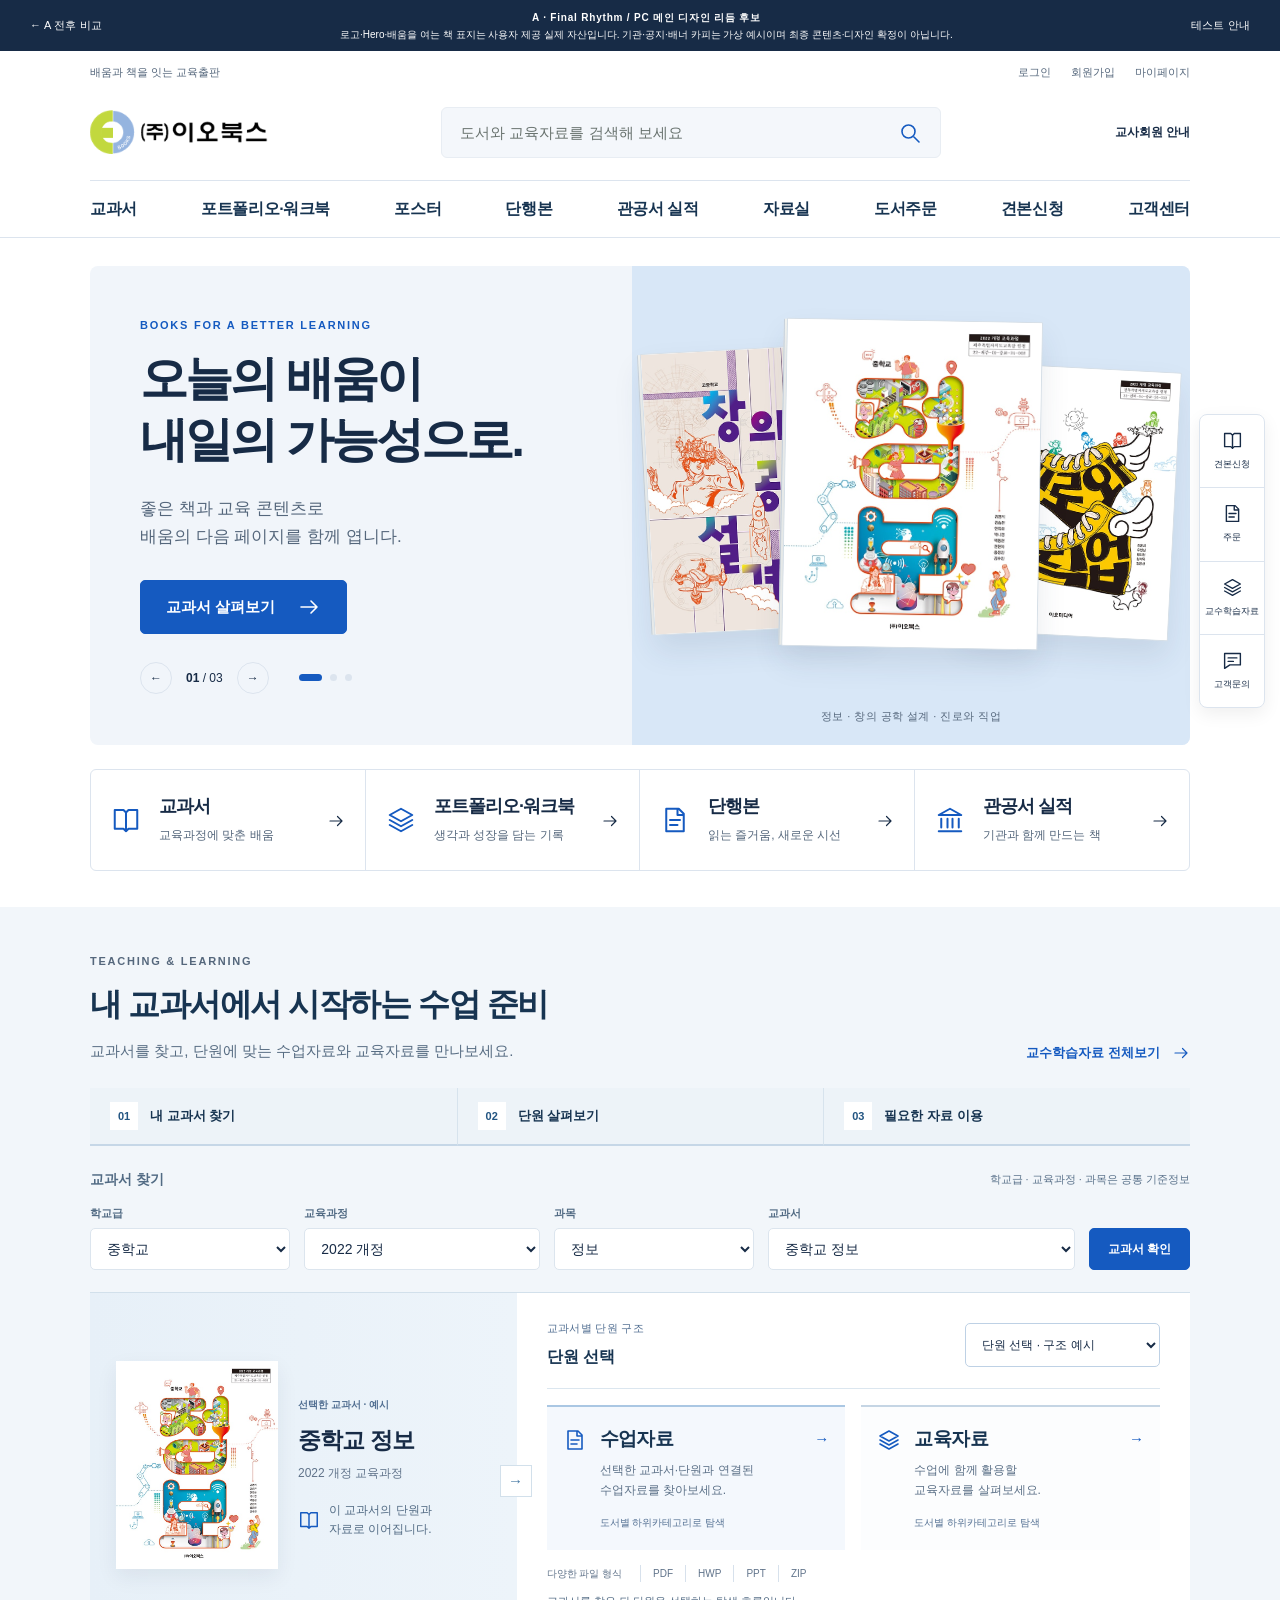
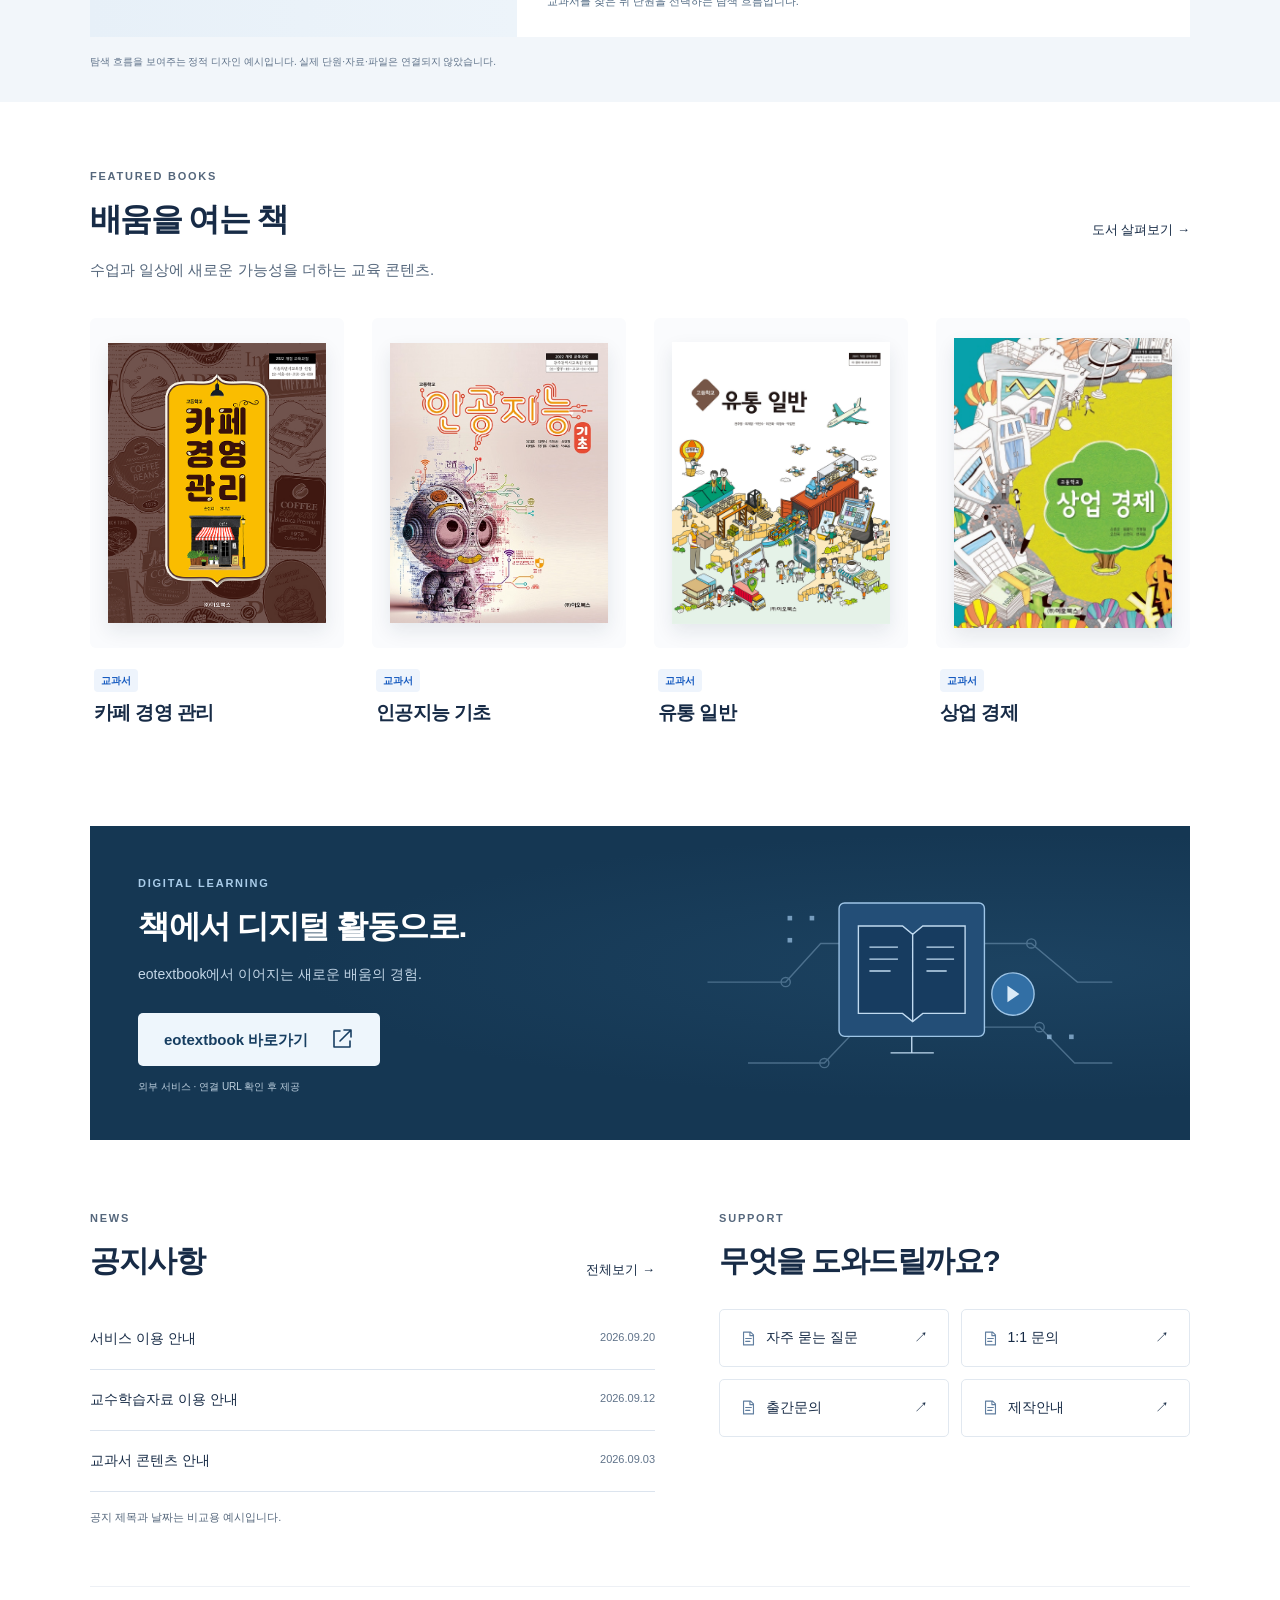
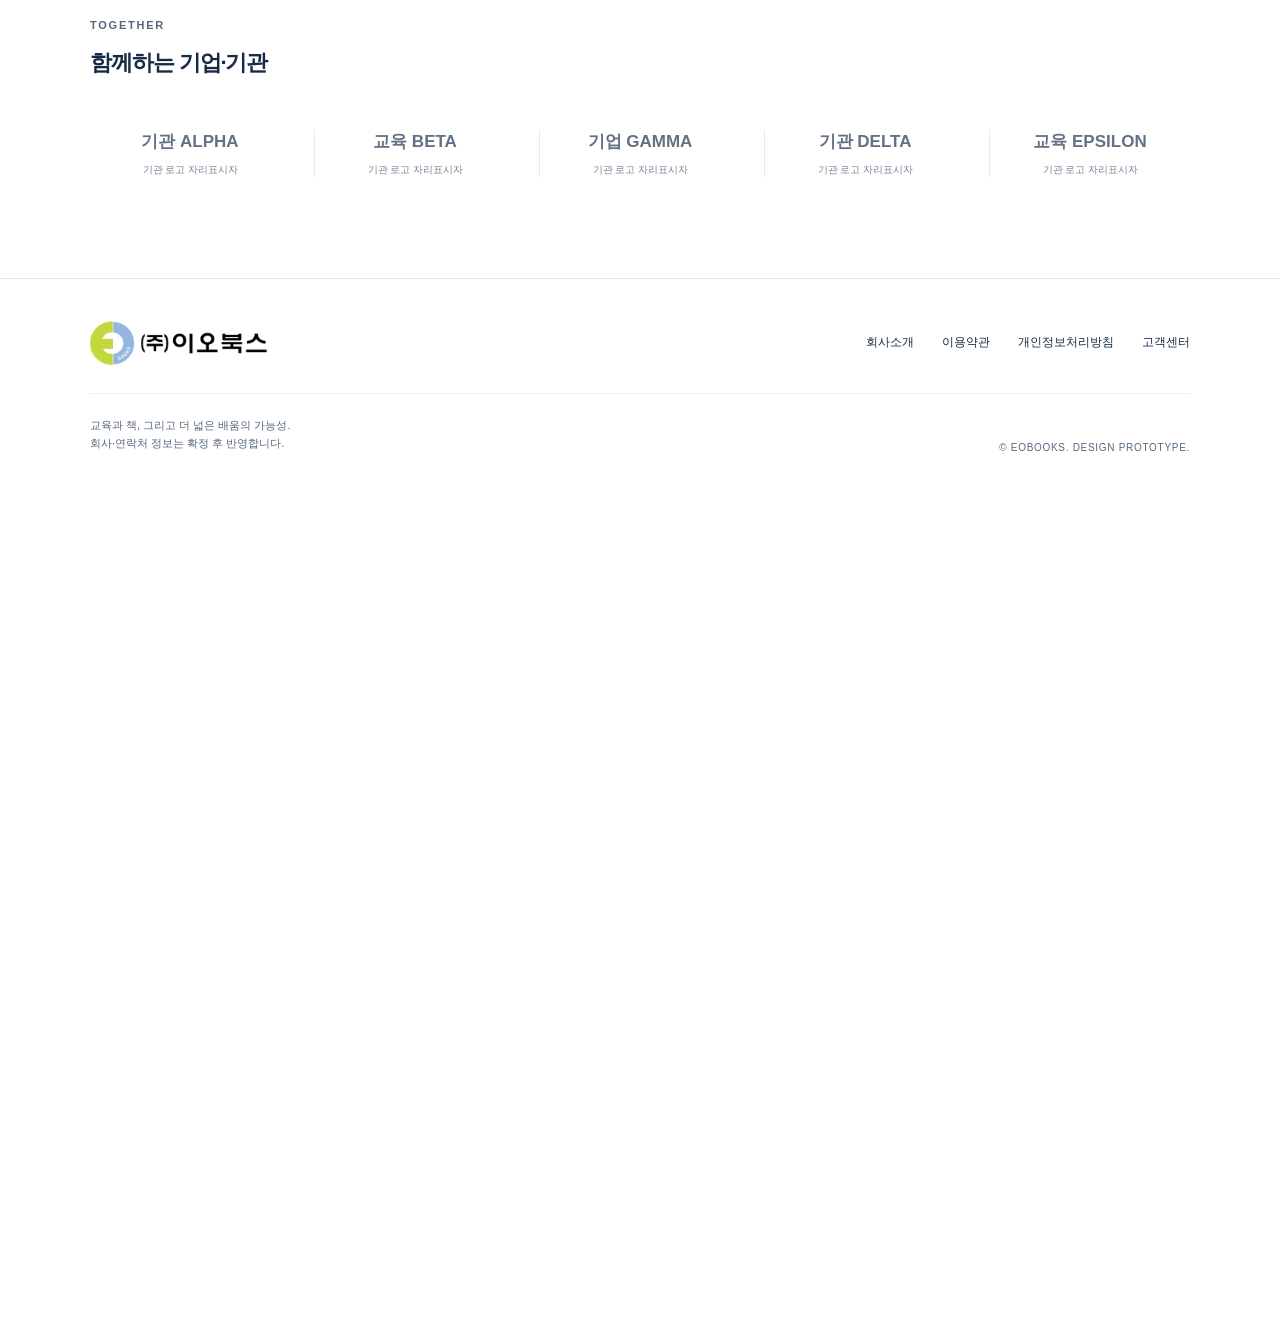
==== concept-a-modern/US-001-real-assets.html @ 0aab2cbd "deploy: publish EOBOOKS client design review" ====
<!doctype html><html lang="ko"><head><meta charset="utf-8"><meta name="robots" content="noindex,nofollow"><meta http-equiv="refresh" content="0;url=US-001-final-rhythm.html"><link rel="canonical" href="US-001-final-rhythm.html"></head><body></body></html>
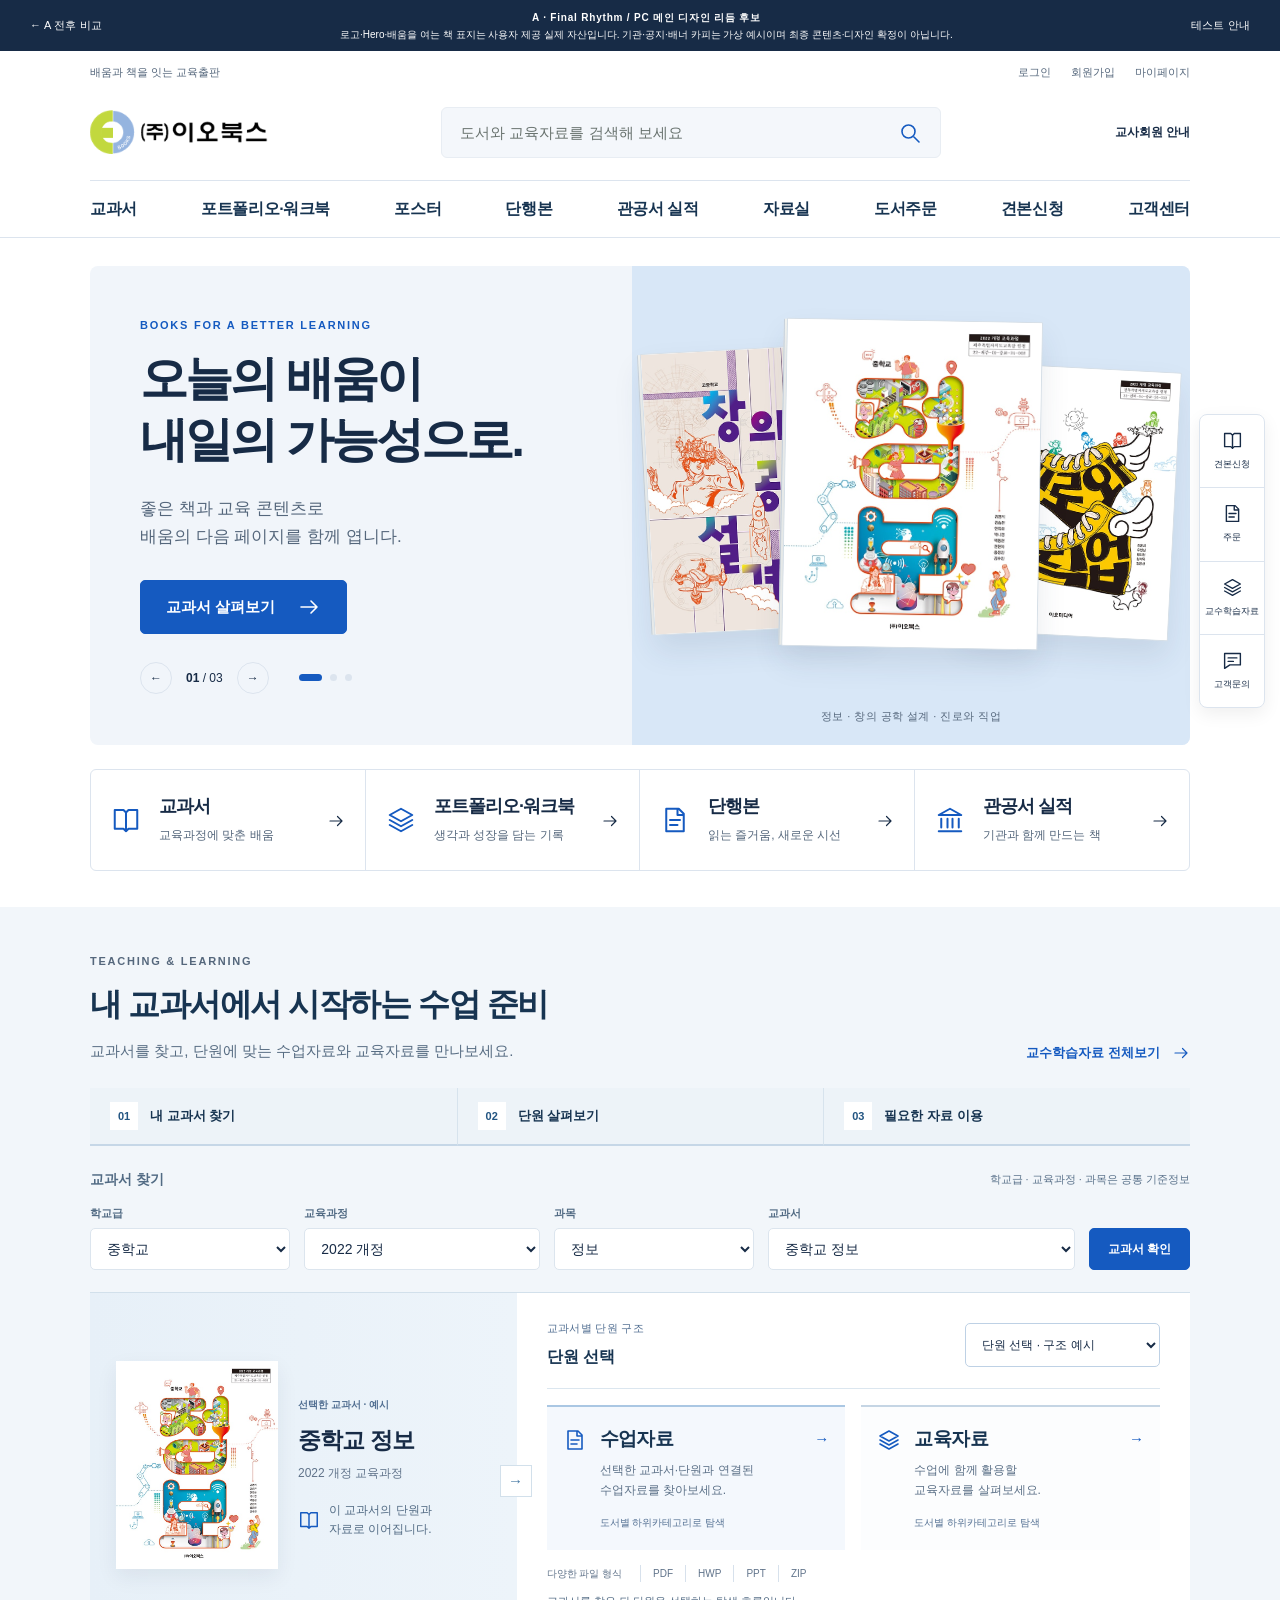
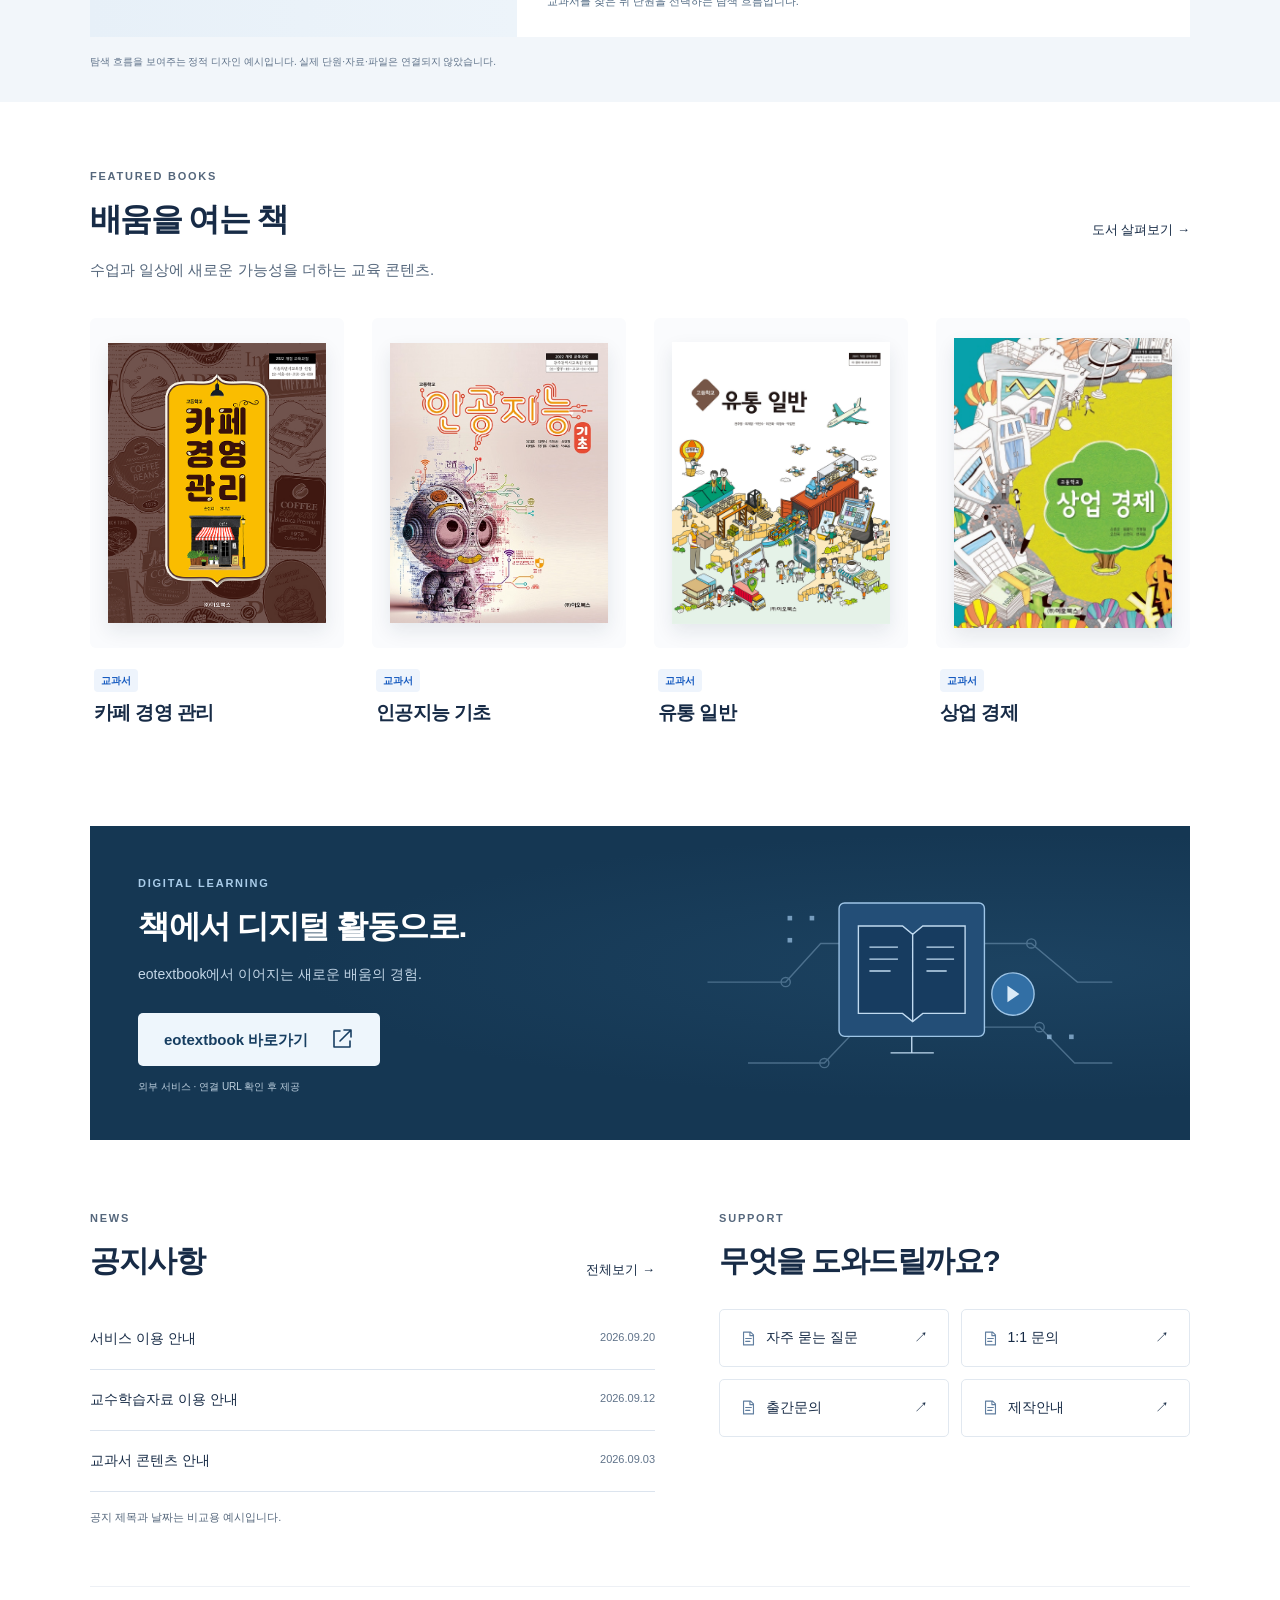
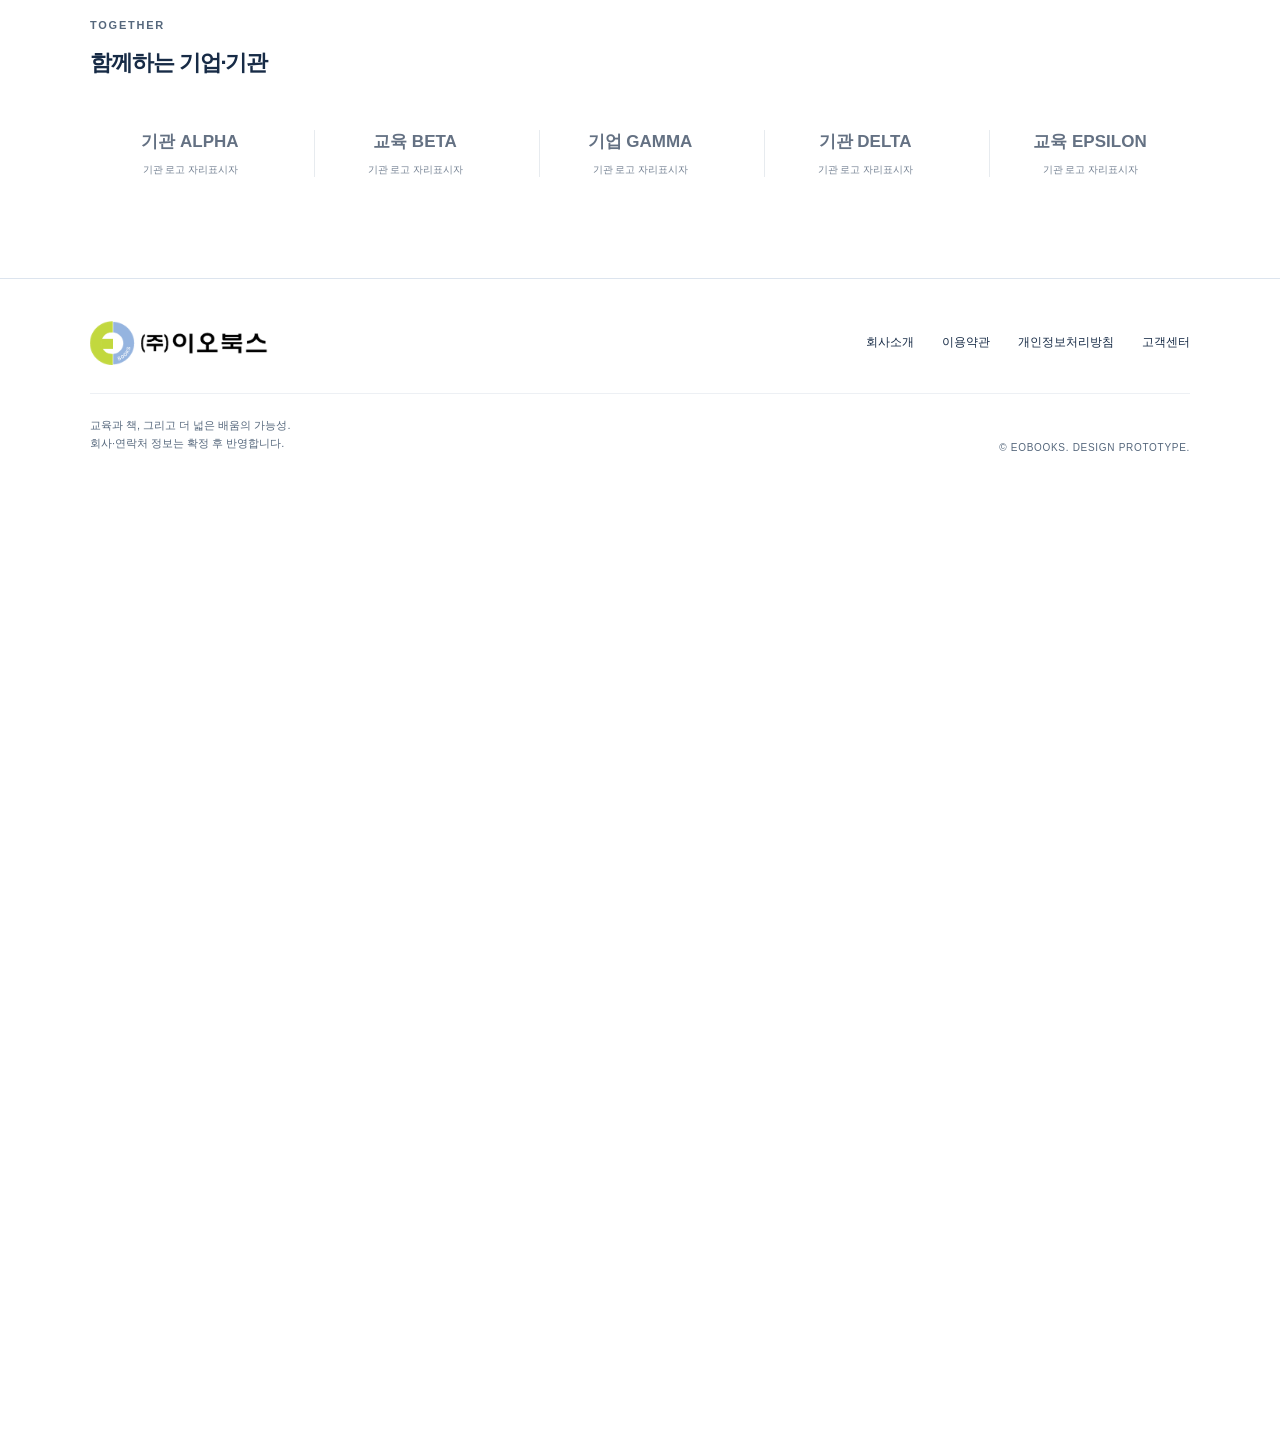
==== commit 9e4ead54: "fix: use relative favicon paths in review redirects" ====
--- a/concept-a-modern/US-001-real-assets.html
+++ b/concept-a-modern/US-001-real-assets.html
@@ -1 +1 @@
-<!doctype html><html lang="ko"><head><meta charset="utf-8"><meta name="robots" content="noindex,nofollow"><meta http-equiv="refresh" content="0;url=US-001-final-rhythm.html"><link rel="canonical" href="US-001-final-rhythm.html"></head><body></body></html>+<!doctype html><html lang="ko"><head><meta charset="utf-8"><meta name="robots" content="noindex,nofollow"><meta http-equiv="refresh" content="0;url=US-001-final-rhythm.html"><link rel="canonical" href="US-001-final-rhythm.html"><link rel="icon" type="image/svg+xml" href="assets/favicon.svg"></head><body></body></html>
